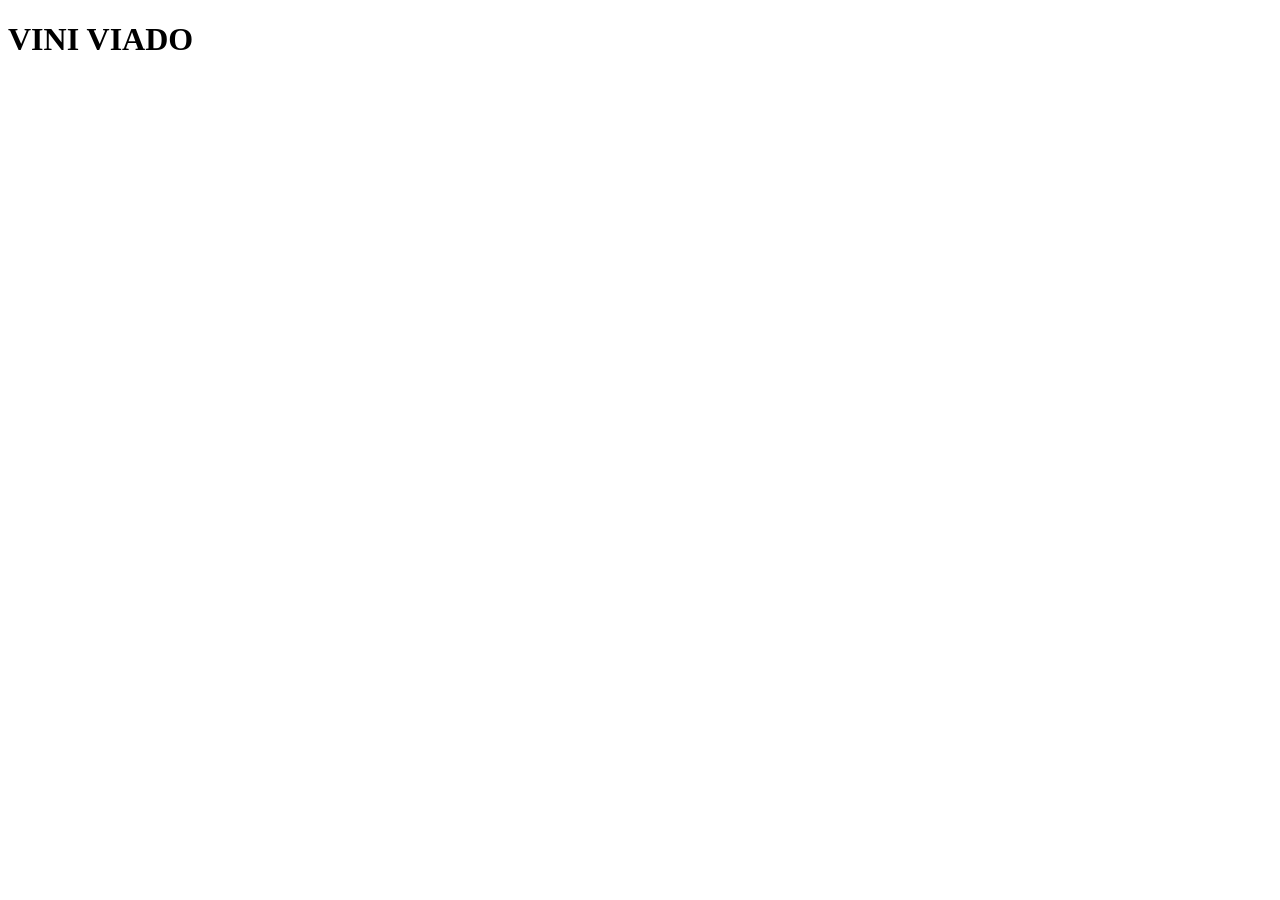
==== index.html @ 3eb13504 "teste de commit" ====
<!DOCTYPE html>
<html lang="en">
<head>
    <meta charset="UTF-8">
    <meta name="viewport" content="width=device-width, initial-scale=1.0">
    <title>AULA DO GORDÃO CANALHA</title>
</head>
<body>
    <h1>VINI VIADO</h1>
</body>
</html>
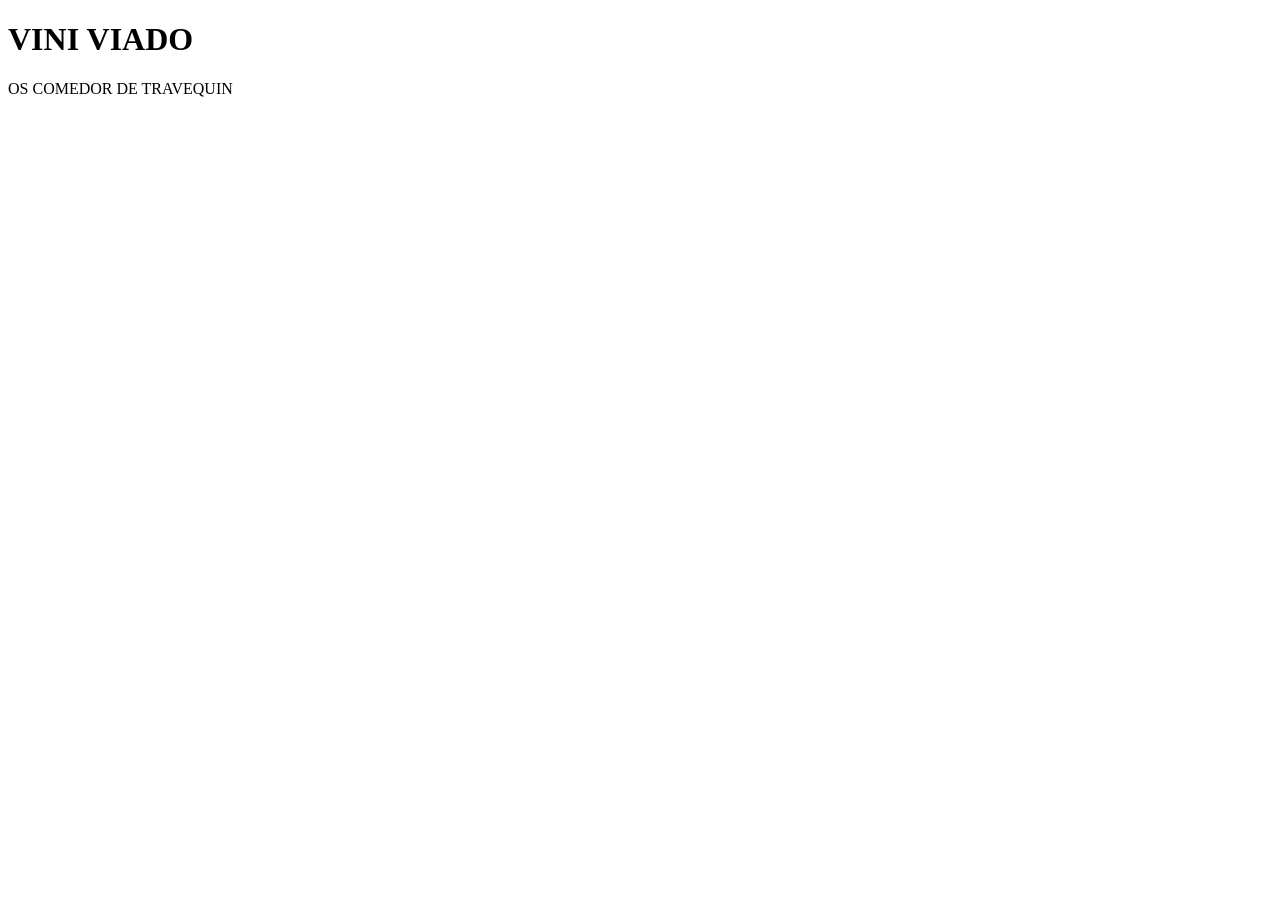
==== commit 4f94afeb: "segunda alteração" ====
--- a/index.html
+++ b/index.html
@@ -7,5 +7,10 @@
 </head>
 <body>
     <h1>VINI VIADO</h1>
+    <header>
+        <div>
+            OS COMEDOR DE TRAVEQUIN
+        </div>
+    </header>
 </body>
 </html>
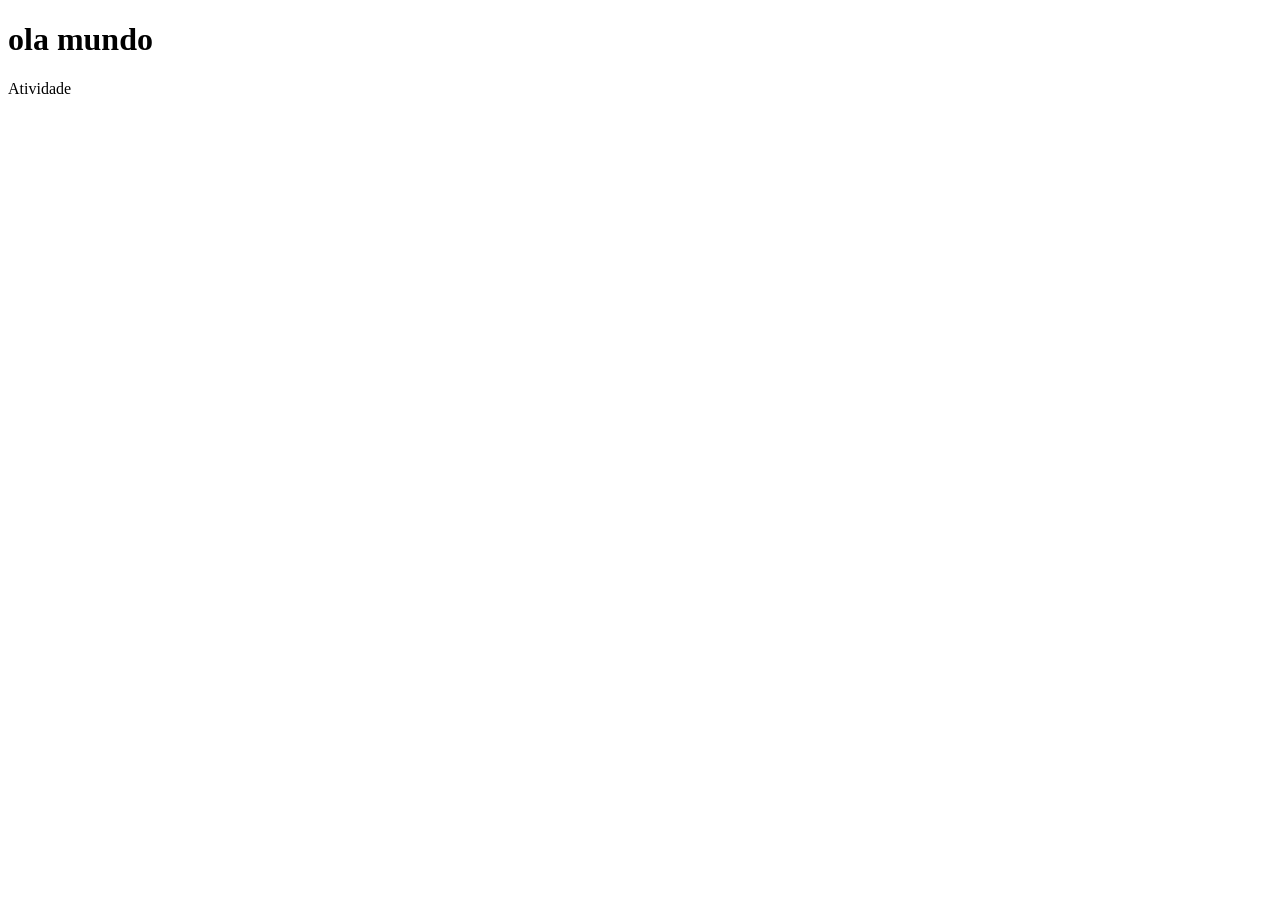
==== commit eafa7979: "3" ====
--- a/index.html
+++ b/index.html
@@ -1,15 +1,16 @@
 <!DOCTYPE html>
-<html lang="en">
+<html lang="pt-br">
 <head>
     <meta charset="UTF-8">
     <meta name="viewport" content="width=device-width, initial-scale=1.0">
     <title>AULA DO GORDÃO CANALHA</title>
+    <link rel="stylesheet" href="">
 </head>
 <body>
-    <h1>VINI VIADO</h1>
+    <h1>ola mundo</h1>
     <header>
         <div>
-            OS COMEDOR DE TRAVEQUIN
+            Atividade
         </div>
     </header>
 </body>
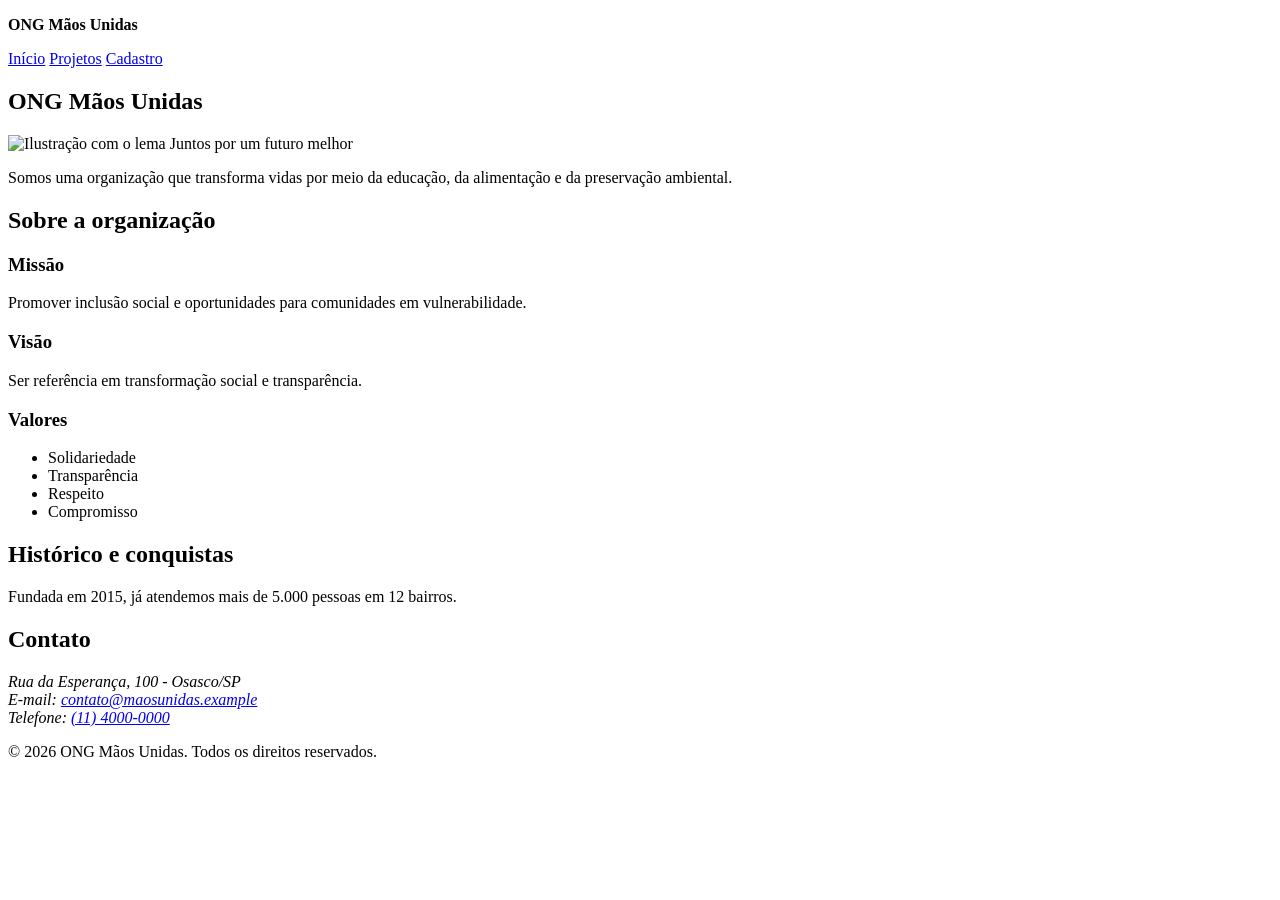
==== commit f734dc76: "index feito" ====
--- a/index.html
+++ b/index.html
@@ -1,17 +1,68 @@
 <!DOCTYPE html>
-<html lang="pt-br">
+<html lang="pt-BR">
 <head>
-    <meta charset="UTF-8">
-    <meta name="viewport" content="width=device-width, initial-scale=1.0">
-    <title>AULA DO GORDÃO CANALHA</title>
-    <link rel="stylesheet" href="">
+  <meta charset="UTF-8">
+  <meta name="viewport" content="width=device-width, initial-scale=1">
+  <link rel="stylesheet" href="">
+  <title>ONG Mãos Unidas - Início</title>
 </head>
 <body>
-    <h1>ola mundo</h1>
-    <header>
-        <div>
-            Atividade
-        </div>
-    </header>
+  <header>
+    <p><strong>ONG Mãos Unidas</strong></p>
+    <nav aria-label="Menu principal">
+      <a href="index.html">Início</a>
+      <a href="projetos.html">Projetos</a>
+      <a href="cadastro.html">Cadastro</a>
+    </nav>
+  </header>
+  <main>
+    <section aria-labelledby="titulo-principal">
+      <h1 id="titulo-principal">ONG Mãos Unidas</h1>
+      <picture>
+        <source srcset="imagens/hero.webp" type="image/webp">
+        <source srcset="imagens/hero.jpg" type="image/jpeg">
+        <img src="imagens/hero.png" alt="Ilustração com o lema Juntos por um futuro melhor" width="800" height="450">
+      </picture>
+      <p>Somos uma organização que transforma vidas por meio da educação, da alimentação e da preservação ambiental.</p>
+    </section>
+
+    <section aria-labelledby="sobre">
+      <h2 id="sobre">Sobre a organização</h2>
+      <article>
+        <h3>Missão</h3>
+        <p>Promover inclusão social e oportunidades para comunidades em vulnerabilidade.</p>
+      </article>
+      <article>
+        <h3>Visão</h3>
+        <p>Ser referência em transformação social e transparência.</p>
+      </article>
+      <article>
+        <h3>Valores</h3>
+        <ul>
+          <li>Solidariedade</li>
+          <li>Transparência</li>
+          <li>Respeito</li>
+          <li>Compromisso</li>
+        </ul>
+      </article>
+    </section>
+
+    <section aria-labelledby="historia">
+      <h2 id="historia">Histórico e conquistas</h2>
+      <p>Fundada em 2015, já atendemos mais de 5.000 pessoas em 12 bairros.</p>
+    </section>
+
+    <section aria-labelledby="contato">
+      <h2 id="contato">Contato</h2>
+      <address>
+        Rua da Esperança, 100 - Osasco/SP<br>
+        E-mail: <a href="mailto:contato@maosunidas.example">contato@maosunidas.example</a><br>
+        Telefone: <a href="tel:+551140000000">(11) 4000-0000</a>
+      </address>
+    </section>
+  </main>
+  <footer>
+    <p>&copy; 2026 ONG Mãos Unidas. Todos os direitos reservados.</p>
+  </footer>
 </body>
 </html>
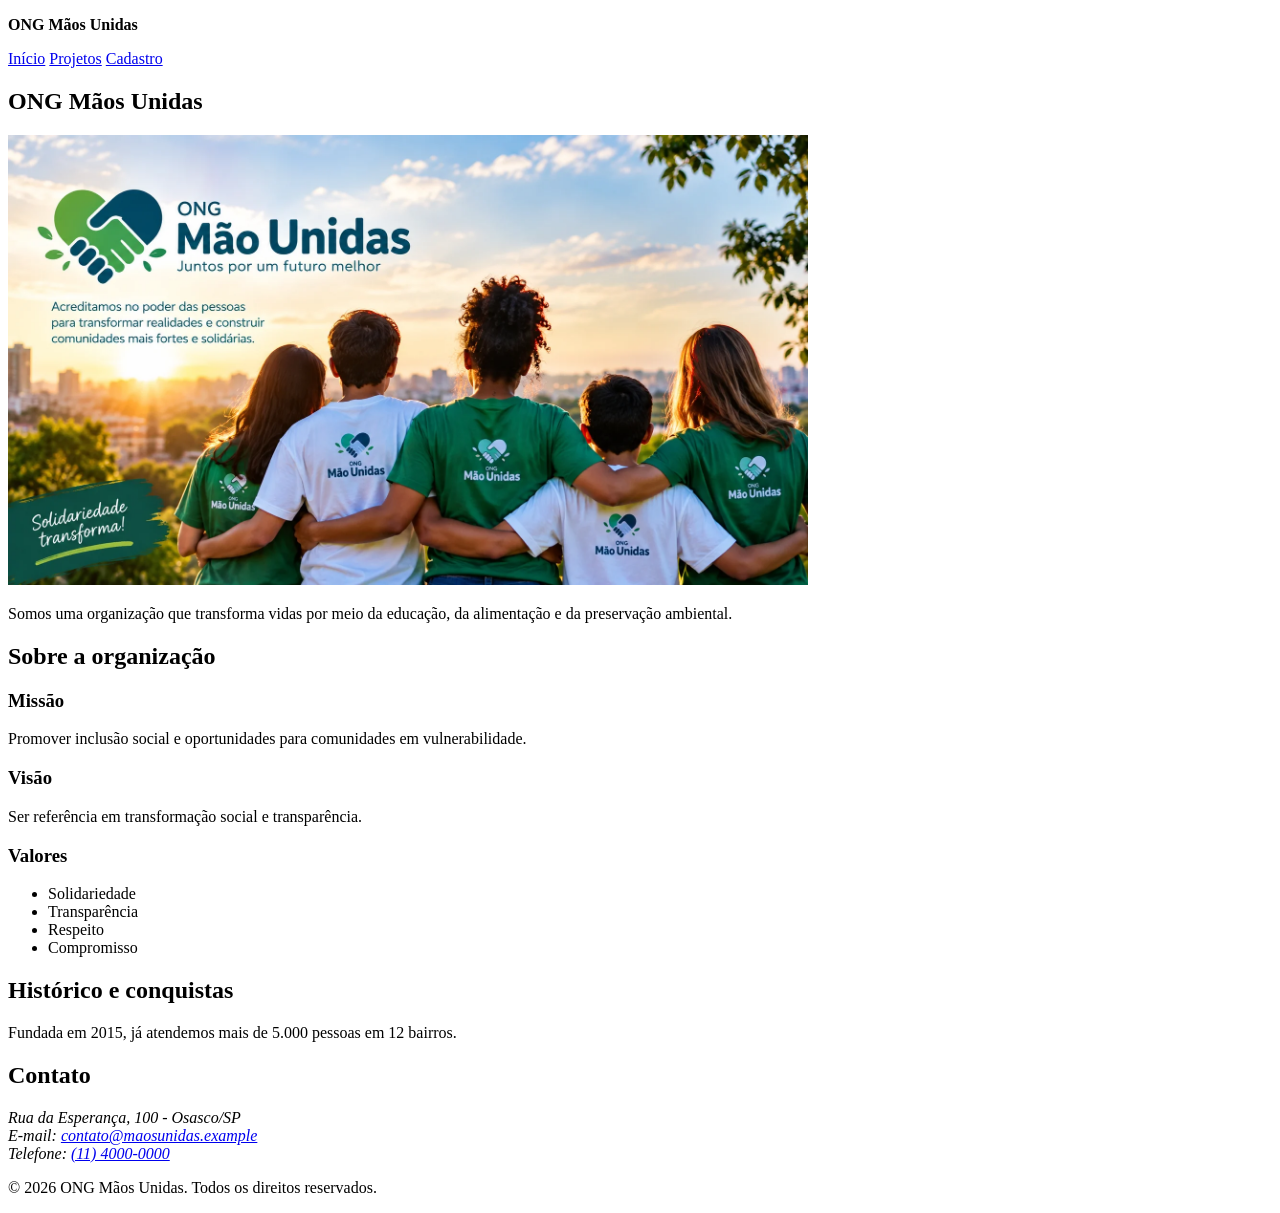
==== commit ea29725e: "adiciona img hero em diferentes formatos" ====
--- a/index.html
+++ b/index.html
@@ -3,7 +3,7 @@
 <head>
   <meta charset="UTF-8">
   <meta name="viewport" content="width=device-width, initial-scale=1">
-  <link rel="stylesheet" href="">
+<!--   <link rel="stylesheet" href=""> Futuro CSS -->
   <title>ONG Mãos Unidas - Início</title>
 </head>
 <body>
@@ -19,9 +19,9 @@
     <section aria-labelledby="titulo-principal">
       <h1 id="titulo-principal">ONG Mãos Unidas</h1>
       <picture>
-        <source srcset="imagens/hero.webp" type="image/webp">
-        <source srcset="imagens/hero.jpg" type="image/jpeg">
-        <img src="imagens/hero.png" alt="Ilustração com o lema Juntos por um futuro melhor" width="800" height="450">
+        <source srcset="/assets/images/hero.webp" type="image/webp">
+        <source srcset="/assets/images/hero.jpg" type="image/jpeg">
+        <img src="/assets/images/hero.png" alt="Ilustração com o lema Juntos por um futuro melhor" width="800" height="450">
       </picture>
       <p>Somos uma organização que transforma vidas por meio da educação, da alimentação e da preservação ambiental.</p>
     </section>
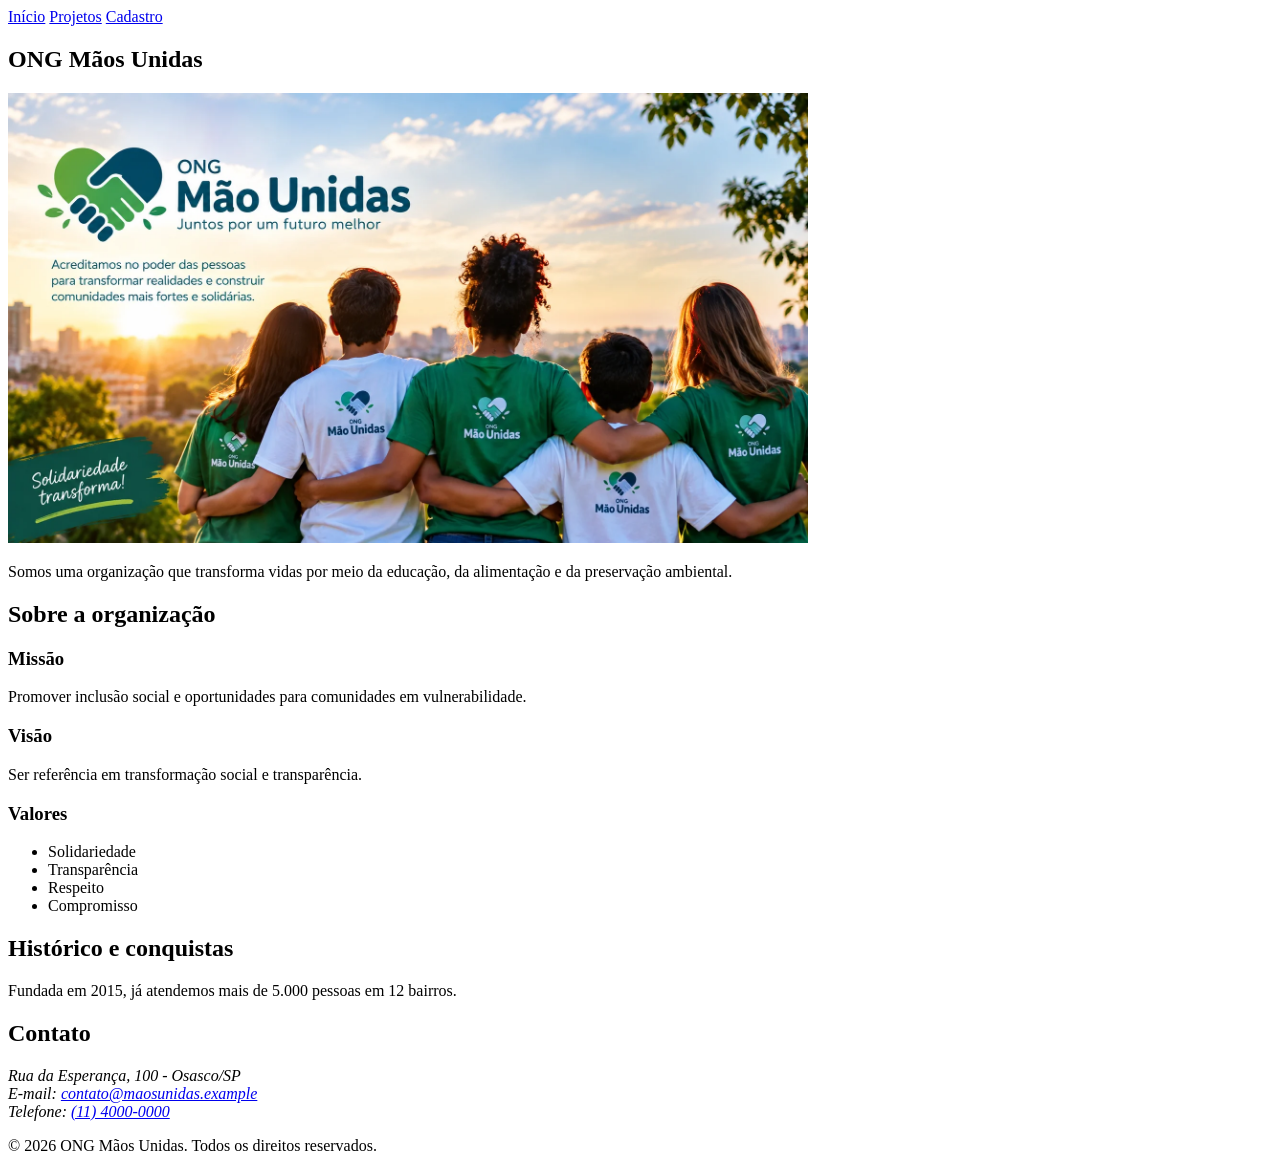
==== commit 20b82636: "cria pagina projetos" ====
--- a/index.html
+++ b/index.html
@@ -8,7 +8,6 @@
 </head>
 <body>
   <header>
-    <p><strong>ONG Mãos Unidas</strong></p>
     <nav aria-label="Menu principal">
       <a href="index.html">Início</a>
       <a href="projetos.html">Projetos</a>
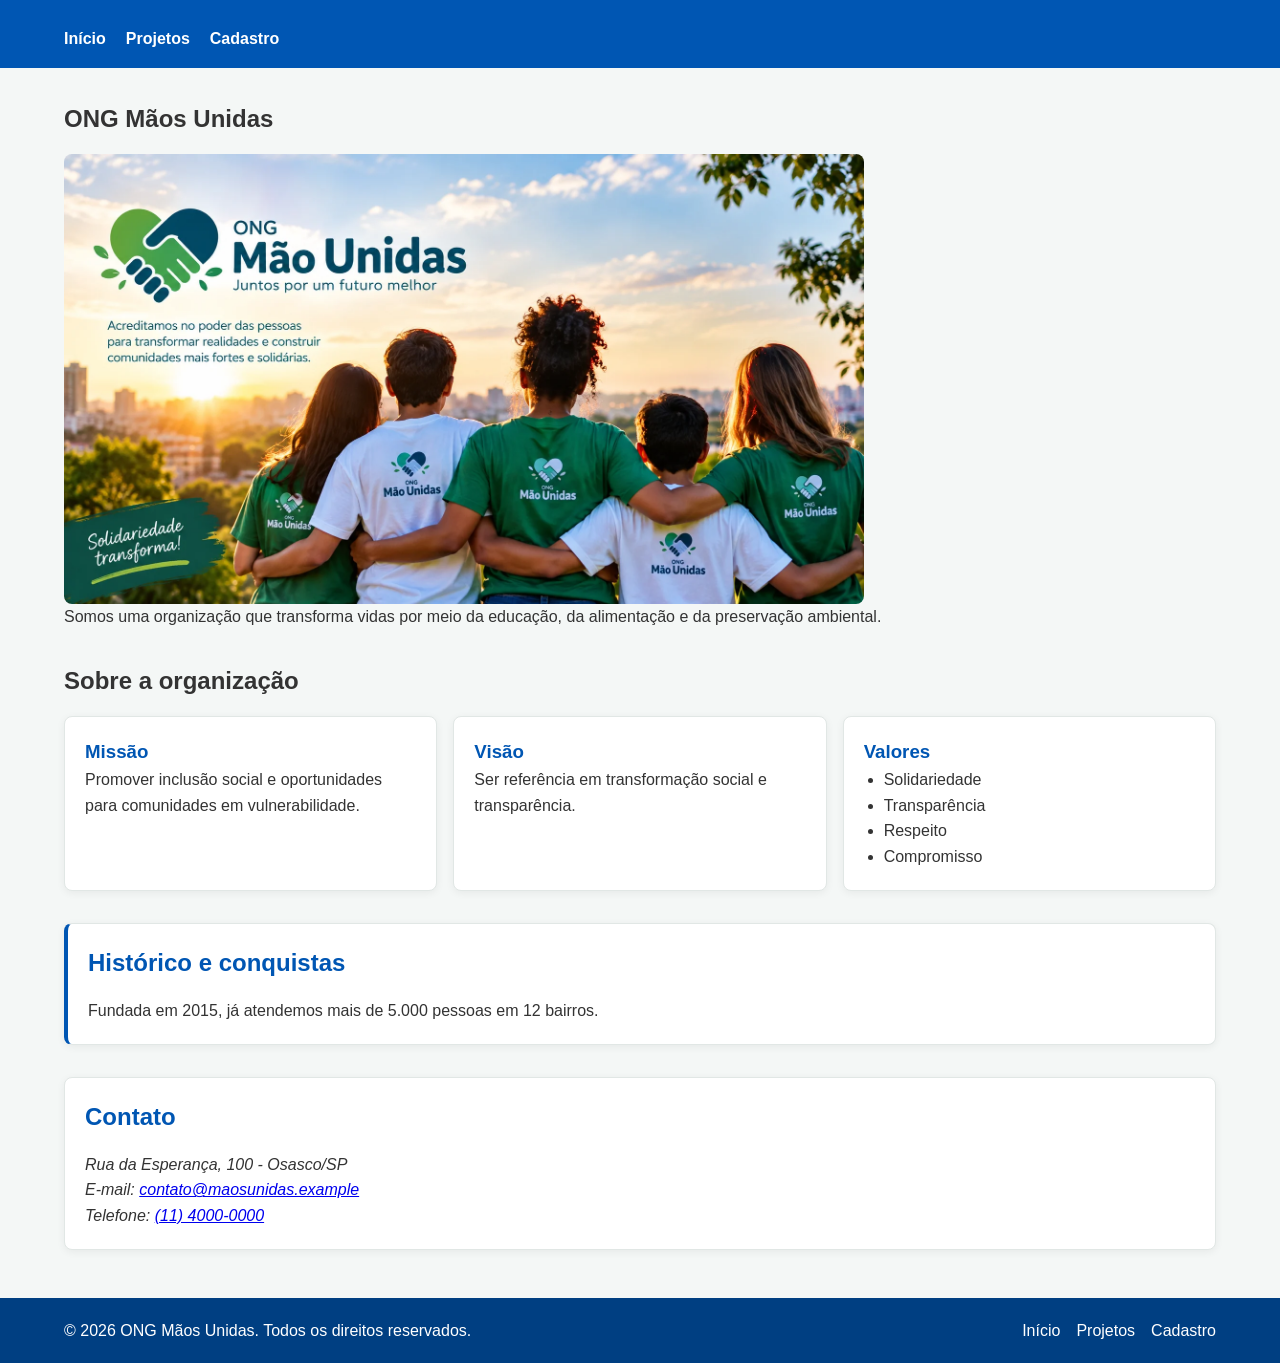
==== commit a4a14f3f: "ajustes para padronizar restante das paginas" ====
--- a/index.html
+++ b/index.html
@@ -1,67 +1,90 @@
 <!DOCTYPE html>
 <html lang="pt-BR">
 <head>
-  <meta charset="UTF-8">
-  <meta name="viewport" content="width=device-width, initial-scale=1">
-<!--   <link rel="stylesheet" href=""> Futuro CSS -->
-  <title>ONG Mãos Unidas - Início</title>
+    <meta charset="UTF-8">
+    <meta name="viewport" content="width=device-width, initial-scale=1">
+    <link rel="stylesheet" href="assets/styles/style.css">
+    <link rel="icon" href="/assets/images/favicon.ico" type="image/png">
+    <title>ONG Mãos Unidas - Início</title>
 </head>
 <body>
-  <header>
-    <nav aria-label="Menu principal">
-      <a href="index.html">Início</a>
-      <a href="projetos.html">Projetos</a>
-      <a href="cadastro.html">Cadastro</a>
-    </nav>
-  </header>
-  <main>
-    <section aria-labelledby="titulo-principal">
-      <h1 id="titulo-principal">ONG Mãos Unidas</h1>
-      <picture>
-        <source srcset="/assets/images/hero.webp" type="image/webp">
-        <source srcset="/assets/images/hero.jpg" type="image/jpeg">
-        <img src="/assets/images/hero.png" alt="Ilustração com o lema Juntos por um futuro melhor" width="800" height="450">
-      </picture>
-      <p>Somos uma organização que transforma vidas por meio da educação, da alimentação e da preservação ambiental.</p>
-    </section>
+    <header>
+        <div class="container">
+            <nav aria-label="Menu principal">
+                <ul>
+                    <li><a href="index.html">Início</a></li>
+                    <li><a href="projetos.html">Projetos</a></li>
+                    <li><a href="cadastro.html">Cadastro</a></li>
+                </ul>
+            </nav>
+        </div>
+    </header>
+    <main>
+        <div class="container">
+            <section aria-labelledby="titulo-principal">
+                <h1 id="titulo-principal">ONG Mãos Unidas</h1>
+                <picture>
+                    <source srcset="/assets/images/hero.webp" type="image/webp">
+                    <source srcset="/assets/images/hero.jpg" type="image/jpeg">
+                    <img class="imagem-responsiva" src="/assets/images/hero.png"
+                        alt="Ilustração com o lema Juntos por um futuro melhor" width="800" height="450">
+                </picture>
+                <p>Somos uma organização que transforma vidas por meio da educação, da alimentação e da preservação ambiental.</p>
+            </section>
 
-    <section aria-labelledby="sobre">
-      <h2 id="sobre">Sobre a organização</h2>
-      <article>
-        <h3>Missão</h3>
-        <p>Promover inclusão social e oportunidades para comunidades em vulnerabilidade.</p>
-      </article>
-      <article>
-        <h3>Visão</h3>
-        <p>Ser referência em transformação social e transparência.</p>
-      </article>
-      <article>
-        <h3>Valores</h3>
-        <ul>
-          <li>Solidariedade</li>
-          <li>Transparência</li>
-          <li>Respeito</li>
-          <li>Compromisso</li>
-        </ul>
-      </article>
-    </section>
+            <section aria-labelledby="sobre">
+                <h2 id="sobre">Sobre a organização</h2>
+                <div class="cards">
+                    <article class="card">
+                        <h3>Missão</h3>
+                        <p>Promover inclusão social e oportunidades para comunidades em vulnerabilidade.</p>
+                    </article>
+                    <article class="card">
+                        <h3>Visão</h3>
+                        <p>Ser referência em transformação social e transparência.</p>
+                    </article>
+                    <article class="card">
+                        <h3>Valores</h3>
+                        <ul>
+                            <li>Solidariedade</li>
+                            <li>Transparência</li>
+                            <li>Respeito</li>
+                            <li>Compromisso</li>
+                        </ul>
+                    </article>
+                </div>
+            </section>
 
-    <section aria-labelledby="historia">
-      <h2 id="historia">Histórico e conquistas</h2>
-      <p>Fundada em 2015, já atendemos mais de 5.000 pessoas em 12 bairros.</p>
-    </section>
+            <section aria-labelledby="historia">
+                <article class="card destaque">
+                    <h2 id="historia">Histórico e conquistas</h2>
+                    <p>Fundada em 2015, já atendemos mais de 5.000 pessoas em 12 bairros.</p>
+                </article>
+            </section>
 
-    <section aria-labelledby="contato">
-      <h2 id="contato">Contato</h2>
-      <address>
-        Rua da Esperança, 100 - Osasco/SP<br>
-        E-mail: <a href="mailto:contato@maosunidas.example">contato@maosunidas.example</a><br>
-        Telefone: <a href="tel:+551140000000">(11) 4000-0000</a>
-      </address>
-    </section>
-  </main>
-  <footer>
-    <p>&copy; 2026 ONG Mãos Unidas. Todos os direitos reservados.</p>
-  </footer>
+            <section aria-labelledby="contato">
+                <article class="card">
+                    <h2 id="contato">Contato</h2>
+                    <address>
+                        Rua da Esperança, 100 - Osasco/SP<br>
+                        E-mail: <a href="mailto:contato@maosunidas.example">contato@maosunidas.example</a><br>
+                        Telefone: <a href="tel:+551140000000">(11) 4000-0000</a>
+                    </address>
+                </article>
+            </section>
+        </div>
+    </main>
+    <footer>
+        <div class="container">
+            <div class="footer-content">
+                <p>&copy; 2026 ONG Mãos Unidas. Todos os direitos reservados.</p>
+                <nav aria-label="Navegação do rodapé">
+                    <a href="index.html">Início</a>
+                    <a href="projetos.html">Projetos</a>
+                    <a href="cadastro.html">Cadastro</a>
+                </nav>
+            </div>
+        </div>
+    </footer>
 </body>
 </html>
--- a/assets/styles/style.css
+++ b/assets/styles/style.css
@@ -0,0 +1,193 @@
+:root {
+    --cor-primaria: #0056b3;
+    --cor-texto: #333333;
+    --cor-fundo: #f4f7f6;
+    --cor-branco: #ffffff;
+}
+
+* {
+    margin:0;
+    padding: 0;
+    box-sizing: border-box;
+    font-family: Arial, sans-serif;
+}
+
+body {
+    background-color: var(--cor-fundo);
+    color: var(--cor-texto);
+    line-height: 1.6;
+}
+
+.container {
+    width: 90%;
+    max-width: 1200px;
+    margin: 0 auto;
+}
+
+main section {
+    margin: 2rem 0;
+}
+
+main h1,
+main h2 {
+    margin-bottom: 1rem;
+}
+
+.imagem-responsiva {
+    max-width: 100%;
+    height: auto;
+    display: block;
+    margin-top: 15px;
+    border-radius: 8px;
+}
+
+.cards {
+    display: grid;
+    grid-template-columns: repeat(auto-fit, minmax(min(100%, 220px), 1fr));
+    gap: 1rem;
+}
+
+.card {
+    padding: 1.25rem;
+    background-color: var(--cor-branco);
+    border: 1px solid #e1e7e5;
+    border-radius: 8px;
+    box-shadow: 0 2px 8px rgb(0 0 0 / 6%);
+}
+
+.card h2,
+.card h3 {
+    color: var(--cor-primaria);
+}
+
+.card ul {
+    padding-left: 1.25rem;
+}
+
+.destaque {
+    border-left: 4px solid var(--cor-primaria);
+}
+
+.cadastro-card {
+    max-width: 800px;
+    margin: 1.5rem auto 0;
+}
+
+header {
+    background-color: var(--cor-primaria);
+    color: var(--cor-branco);
+    padding: 1rem 0;
+}
+
+header a {
+    color: var(--cor-branco);
+    text-decoration: none;
+    font-weight: bold;
+}
+header a:focus, header a:hover {
+    text-decoration: underline;
+}
+
+.logo {
+    max-width: 180px;
+    height: auto;
+}
+
+nav ul {
+    list-style: none;
+    display: flex;
+    flex-direction: column;
+    gap: 10px;
+    margin-top: 10px;
+}
+
+fieldset {
+    border: 1px solid #ccc;
+    padding: 20px;
+    margin-bottom: 20px;
+    border-radius: 5px;
+}
+
+legend {
+    font-weight: bold;
+    padding: 0 10px;
+    color: var(--cor-primaria);
+}
+
+.form-group {
+    margin-bottom: 15px;
+    display: flex;
+    flex-direction: column;
+}
+
+input, select, button {
+    padding: 10px;
+    font-size: 1rem;
+    border: 1px solid #ccc;
+    border-radius: 4px;
+}
+
+input:focus, select:focus {
+    outline: 2px solid var(--cor-primaria);
+}
+
+.btn-submit {
+    background-color: var(--cor-primaria);
+    color: var(--cor-branco);
+    cursor: pointer;
+    font-weight: bold;
+    border: none;
+    margin-top: 10px;
+}
+
+.btn-submit:hover {
+    background-color: #004494;
+}
+
+footer {
+    margin-top: 3rem;
+    padding: 1.25rem 0;
+    background-color: #003f82;
+    color: var(--cor-branco);
+}
+
+.footer-content {
+    display: flex;
+    flex-direction: column;
+    gap: 0.75rem;
+}
+
+footer nav {
+    display: flex;
+    flex-wrap: wrap;
+    gap: 1rem;
+}
+
+footer a {
+    color: var(--cor-branco);
+    text-decoration: none;
+}
+
+footer a:hover,
+footer a:focus {
+    text-decoration: underline;
+}
+
+@media (min-width: 768px) {
+   nav ul {
+    flex-direction: row;
+    gap: 20px;
+   } 
+
+   header .container {
+    display: flex;
+    justify-content: space-between;
+    align-items: center;
+   }
+
+   .footer-content {
+    flex-direction: row;
+    justify-content: space-between;
+    align-items: center;
+   }
+}
